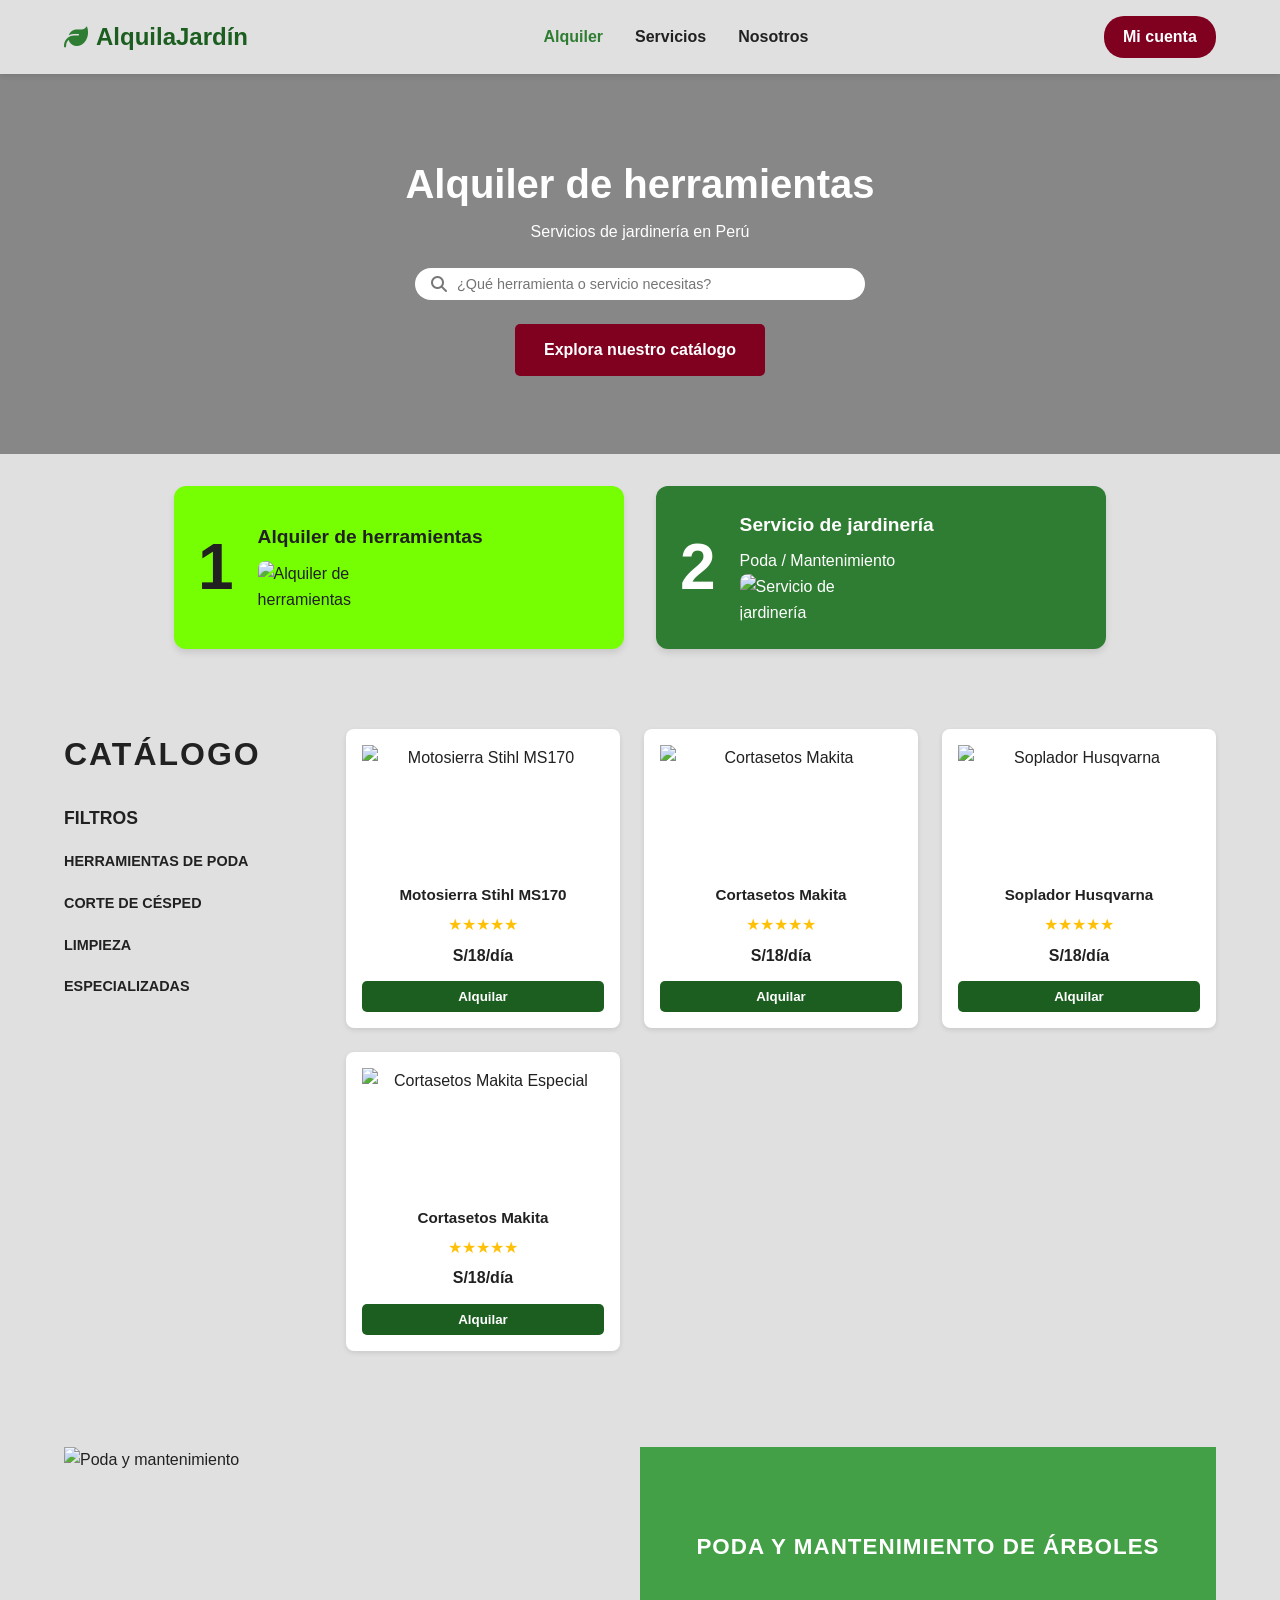
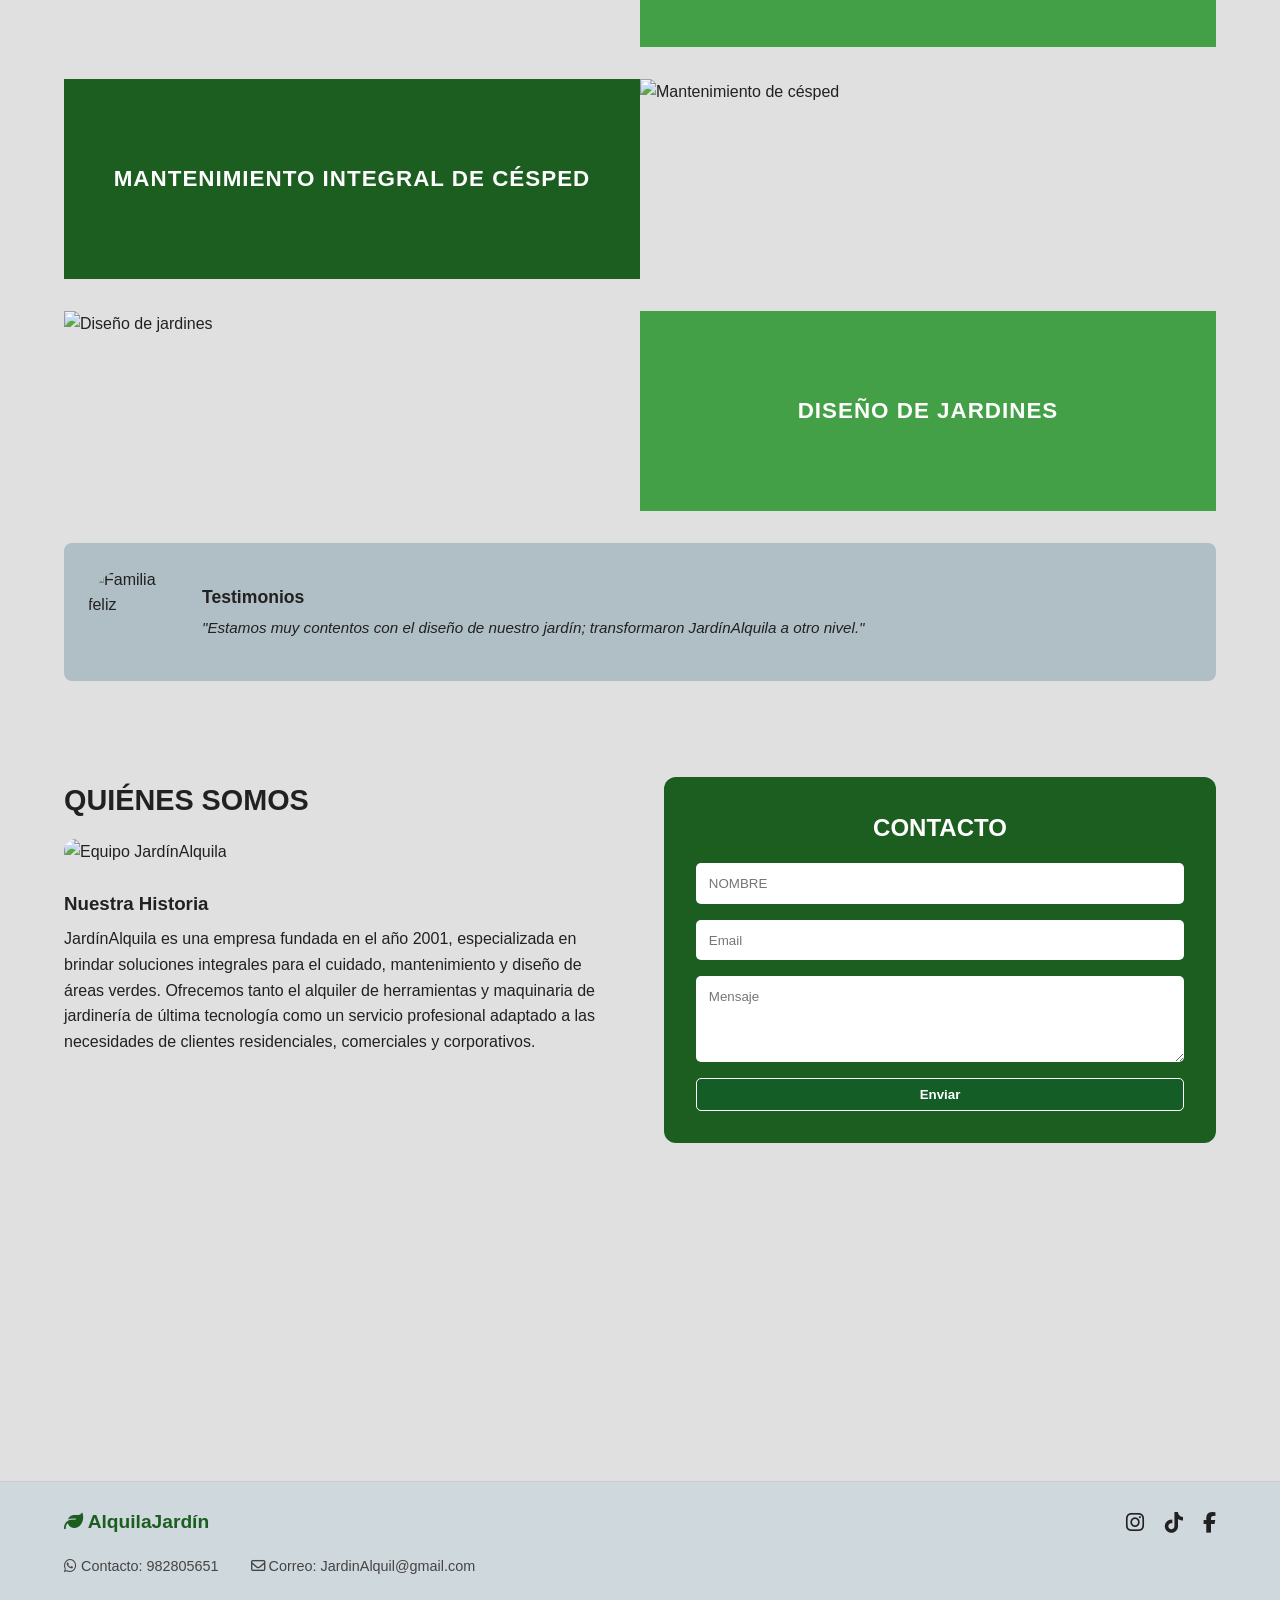
==== index.html @ 457f60ef "Add files via upload" ====
<!DOCTYPE html>
<html lang="es">
<head>
    <meta charset="UTF-8">
    <meta name="viewport" content="width=device-width, initial-scale=1.0">
    <meta name="google-site-verification" content="RamvbXYJVEdeb" />
    <title>AlquilaJardín - Alquiler de Herramientas y Servicios de Jardinería</title>
    <link rel="stylesheet" href="styles.css">
    <!-- FontAwesome para íconos sociales y de búsqueda -->
    <link rel="stylesheet" href="https://cdnjs.cloudflare.com/ajax/libs/font-awesome/6.4.0/css/all.min.css">
</head>
<body>
  <!-- BARRA DE NAVEGACIÓN PRINCIPAL -->
  <header class="main-header">
    <div class="logo">
      <i class="fa-solid fa-leaf"></i>
      <span>AlquilaJardín</span>
    </div>
    <nav class="main-nav">
      <ul>
        <li><a href="#inicio" class="nav-link active">Alquiler</a></li>
        <li><a href="#servicios" class="nav-link">Servicios</a></li>
        <li><a href="#nosotros" class="nav-link">Nosotros</a></li>
      </ul>
    </nav>
    <a href="#cuenta" class="btn-account">Mi cuenta</a>
  </header>

  <main>
    <!-- SECCIÓN 1: HERO / INICIO -->
    <section id="inicio" class="hero-section">
      <div class="hero-overlay">
        <h1>Alquiler de herramientas</h1>
        <p>Servicios de jardinería en Perú</p>
        
        <div class="search-box">
          <i class="fa-solid fa-magnifying-glass"></i>
          <input type="text" placeholder="¿Qué herramienta o servicio necesitas?">
        </div>

        <a href="#catalogo" class="btn-primary">Explora nuestro catálogo</a>
      </div>
    </section>

    <!-- SECCIÓN DE PASOS / CARACTERÍSTICAS -->
    <section class="features-section">
      <div class="feature-card light-green">
        <span class="step-number">1</span>
        <div class="feature-info">
          <h3>Alquiler de herramientas</h3>
          <img src="https://picsum.photos/id/1071/150/100" alt="Alquiler de herramientas">
        </div>
      </div>

      <div class="feature-card dark-green">
        <span class="step-number">2</span>
        <div class="feature-info">
          <h3>Servicio de jardinería</h3>
          <p>Poda / Mantenimiento</p>
          <img src="https://picsum.photos/id/292/150/100" alt="Servicio de jardinería">
        </div>
      </div>
    </section>

    <!-- SECCIÓN 2: CATÁLOGO DE PRODUCTOS -->
    <section id="catalogo" class="catalog-section">
      <aside class="filters-sidebar">
        <h2>CATÁLOGO</h2>
        <h3>FILTROS</h3>
        <ul>
          <li><a href="#">HERRAMIENTAS DE PODA</a></li>
          <li><a href="#">CORTE DE CÉSPED</a></li>
          <li><a href="#">LIMPIEZA</a></li>
          <li><a href="#">ESPECIALIZADAS</a></li>
        </ul>
      </aside>

      <div class="products-grid">
        <!-- Producto 1 -->
        <article class="product-card">
          <img src="https://picsum.photos/id/1062/250/150" alt="Motosierra Stihl MS170">
          <h4>Motosierra Stihl MS170</h4>
          <div class="rating">★★★★★</div>
          <p class="price">S/18/día</p>
          <button class="btn-action">Alquilar</button>
        </article>

        <!-- Producto 2 -->
        <article class="product-card">
          <img src="https://picsum.photos/id/1070/250/150" alt="Cortasetos Makita">
          <h4>Cortasetos Makita</h4>
          <div class="rating">★★★★★</div>
          <p class="price">S/18/día</p>
          <button class="btn-action">Alquilar</button>
        </article>

        <!-- Producto 3 -->
        <article class="product-card">
          <img src="https://picsum.photos/id/1072/250/150" alt="Soplador Husqvarna">
          <h4>Soplador Husqvarna</h4>
          <div class="rating">★★★★★</div>
          <p class="price">S/18/día</p>
          <button class="btn-action">Alquilar</button>
        </article>

        <!-- Producto 4 -->
        <article class="product-card">
          <img src="https://picsum.photos/id/1073/250/150" alt="Cortasetos Makita Especial">
          <h4>Cortasetos Makita</h4>
          <div class="rating">★★★★★</div>
          <p class="price">S/18/día</p>
          <button class="btn-action">Alquilar</button>
        </article>
      </div>
    </section>

    <!-- SECCIÓN 3: SERVICIOS Y TESTIMONIOS -->
    <section id="servicios" class="services-section">
      <div class="service-row">
        <img src="https://picsum.photos/id/191/400/200" alt="Poda y mantenimiento">
        <div class="service-banner dark">
          <h2>PODA Y MANTENIMIENTO DE ÁRBOLES</h2>
        </div>
      </div>

      <div class="service-row flex-reverse">
        <img src="https://picsum.photos/id/152/400/200" alt="Mantenimiento de césped">
        <div class="service-banner highlight">
          <h2>MANTENIMIENTO INTEGRAL DE CÉSPED</h2>
        </div>
      </div>

      <div class="service-row">
        <img src="https://picsum.photos/id/110/400/200" alt="Diseño de jardines">
        <div class="service-banner dark">
          <h2>DISEÑO DE JARDINES</h2>
        </div>
      </div>

      <!-- Testimonios -->
      <div class="testimonials-block">
        <img src="https://picsum.photos/id/64/150/150" alt="Familia feliz" class="testimonial-avatar">
        <div class="testimonial-content">
          <h3>Testimonios</h3>
          <blockquote>"Estamos muy contentos con el diseño de nuestro jardín; transformaron JardínAlquila a otro nivel."</blockquote>
        </div>
      </div>
    </section>

    <!-- SECCIÓN 4: QUIÉNES SOMOS & CONTACTO -->
    <section id="nosotros" class="about-contact-section">
      <div class="about-column">
        <h2>QUIÉNES SOMOS</h2>
        <img src="https://picsum.photos/id/1005/500/250" alt="Equipo JardínAlquila" class="team-img">
        
        <h3>Nuestra Historia</h3>
        <p>JardínAlquila es una empresa fundada en el año 2001, especializada en brindar soluciones integrales para el cuidado, mantenimiento y diseño de áreas verdes. Ofrecemos tanto el alquiler de herramientas y maquinaria de jardinería de última tecnología como un servicio profesional adaptado a las necesidades de clientes residenciales, comerciales y corporativos.</p>
      </div>

      <div class="contact-map-column">
        <!-- Formulario -->
        <div class="contact-box">
          <h2>CONTACTO</h2>
          <form id="contactForm">
            <input type="text" placeholder="NOMBRE" required>
            <input type="email" placeholder="Email" required>
            <textarea placeholder="Mensaje" rows="4" required></textarea>
            <button type="submit" class="btn-action">Enviar</button>
          </form>
        </div>

        <!-- Mapa -->
        <div class="map-container">
          <iframe 
            src="https://www.google.com/maps/embed?pb=!1m18!1m12!1m3!1d249673.7153724227!2d-77.127863!3d-12.026268!2m3!1f0!2f0!3f0!3m2!1i1024!2i768!4f13.1!3m3!1m2!1s0x9105c5f619ee3ec7%3A0x1420609be3542289!2sLima!5e0!3m2!1ses!2spe!4v1620000000000!5m2!1ses!2spe" 
            width="100%" 
            height="250" 
            style="border:0;" 
            allowfullscreen="" 
            loading="lazy">
          </iframe>
        </div>
      </div>
    </section>
  </main>

  <!-- PIE DE PÁGINA (FOOTER) -->
  <footer class="main-footer">
    <div class="footer-top">
      <div class="footer-logo">
        <i class="fa-solid fa-leaf"></i>
        <span>AlquilaJardín</span>
      </div>
      <div class="social-icons">
        <a href="#"><i class="fa-brands fa-instagram"></i></a>
        <a href="#"><i class="fa-brands fa-tiktok"></i></a>
        <a href="#"><i class="fa-brands fa-facebook-f"></i></a>
      </div>
    </div>
    
    <div class="footer-bottom">
      <p><i class="fa-brands fa-whatsapp"></i> Contacto: 982805651</p>
      <p><i class="fa-regular fa-envelope"></i> Correo: JardinAlquil@gmail.com</p>
    </div>
  </footer>

  <script src="script.js"></script>
</body>
</html>
---- styles.css ----
/* ==========================================================================
   RESET Y VARIABLES GLOBALES
   ========================================================================== */
* {
  margin: 0;
  padding: 0;
  box-sizing: border-box;
  font-family: 'Segoe UI', Tahoma, Geneva, Verdana, sans-serif;
}

:root {
  --primary-green: #2e7d32;
  --dark-green: #1b5e20;
  --light-green: #81c784;
  --lime-green: #76ff03;
  --wine-red: #800020;
  --bg-light: #e0e0e0;
  --bg-card: #eceff1;
  --text-dark: #212121;
  --text-white: #ffffff;
}

body {
  background-color: var(--bg-light);
  color: var(--text-dark);
  line-height: 1.6;
}

/* ==========================================================================
   HEADER & NAVEGACIÓN
   ========================================================================== */
.main-header {
  background-color: var(--bg-light);
  display: flex;
  justify-content: space-between;
  align-items: center;
  padding: 1rem 5%;
  position: sticky;
  top: 0;
  z-index: 1000;
  box-shadow: 0 2px 5px rgba(0,0,0,0.1);
}

.logo {
  display: flex;
  align-items: center;
  gap: 8px;
  font-size: 1.5rem;
  font-weight: bold;
  color: var(--dark-green);
}

.logo i {
  color: var(--primary-green);
}

.main-nav ul {
  display: flex;
  list-style: none;
  gap: 2rem;
}

.main-nav a {
  text-decoration: none;
  color: var(--text-dark);
  font-weight: 600;
  transition: color 0.3s;
}

.main-nav a:hover,
.main-nav a.active {
  color: var(--primary-green);
}

.btn-account {
  background-color: var(--wine-red);
  color: var(--text-white);
  padding: 0.5rem 1.2rem;
  border-radius: 20px;
  text-decoration: none;
  font-weight: bold;
  transition: background 0.3s;
}

.btn-account:hover {
  background-color: #580016;
}

/* ==========================================================================
   SECCIÓN HERO / INICIO
   ========================================================================== */
.hero-section {
  background: url('https://picsum.photos/id/1074/1200/500') no-repeat center center/cover;
  height: 380px;
  position: relative;
  display: flex;
  align-items: center;
  justify-content: center;
}

.hero-overlay {
  background: rgba(0, 0, 0, 0.4);
  width: 100%;
  height: 100%;
  display: flex;
  flex-direction: column;
  align-items: center;
  justify-content: center;
  color: var(--text-white);
  text-align: center;
  padding: 1rem;
}

.hero-overlay h1 {
  font-size: 2.5rem;
  margin-bottom: 0.2rem;
}

.search-box {
  background: white;
  display: flex;
  align-items: center;
  padding: 0.5rem 1rem;
  border-radius: 25px;
  margin: 1.5rem 0;
  width: 90%;
  max-width: 450px;
}

.search-box i {
  color: #777;
  margin-right: 10px;
}

.search-box input {
  border: none;
  outline: none;
  width: 100%;
  font-size: 0.9rem;
}

.btn-primary {
  background-color: var(--wine-red);
  color: white;
  padding: 0.8rem 1.8rem;
  text-decoration: none;
  border-radius: 5px;
  font-weight: bold;
  transition: background 0.3s;
}

.btn-primary:hover {
  background-color: #580016;
}

/* ==========================================================================
   CARACTERÍSTICAS / PASOS
   ========================================================================== */
.features-section {
  display: flex;
  gap: 2rem;
  padding: 2rem 5%;
  justify-content: center;
  flex-wrap: wrap;
}

.feature-card {
  display: flex;
  align-items: center;
  padding: 1.5rem;
  border-radius: 12px;
  flex: 1;
  min-width: 280px;
  max-width: 450px;
  color: var(--text-dark);
  box-shadow: 0 4px 6px rgba(0,0,0,0.1);
}

.feature-card.light-green {
  background-color: #76ff03;
}

.feature-card.dark-green {
  background-color: var(--primary-green);
  color: white;
}

.step-number {
  font-size: 4rem;
  font-weight: bold;
  margin-right: 1.5rem;
  line-height: 1;
}

.feature-info h3 {
  font-size: 1.2rem;
  margin-bottom: 0.5rem;
}

.feature-info img {
  border-radius: 8px;
  max-width: 120px;
}

/* ==========================================================================
   CATÁLOGOS Y FILTROS
   ========================================================================== */
.catalog-section {
  display: grid;
  grid-template-columns: 250px 1fr;
  gap: 2rem;
  padding: 3rem 5%;
}

.filters-sidebar h2 {
  font-size: 2rem;
  margin-bottom: 1.5rem;
  letter-spacing: 2px;
}

.filters-sidebar h3 {
  font-size: 1.1rem;
  margin-bottom: 1rem;
}

.filters-sidebar ul {
  list-style: none;
}

.filters-sidebar li {
  margin-bottom: 1rem;
}

.filters-sidebar a {
  text-decoration: none;
  color: var(--text-dark);
  font-weight: bold;
  font-size: 0.9rem;
  transition: color 0.3s;
}

.filters-sidebar a:hover {
  color: var(--primary-green);
}

.products-grid {
  display: grid;
  grid-template-columns: repeat(auto-fill, minmax(200px, 1fr));
  gap: 1.5rem;
}

.product-card {
  background: white;
  padding: 1rem;
  border-radius: 8px;
  text-align: center;
  box-shadow: 0 2px 5px rgba(0,0,0,0.1);
  display: flex;
  flex-direction: column;
  justify-content: space-between;
}

.product-card img {
  width: 100%;
  height: 130px;
  object-fit: contain;
  margin-bottom: 0.5rem;
}

.product-card h4 {
  font-size: 0.95rem;
  margin-bottom: 0.3rem;
}

.rating {
  color: #ffc107;
  margin-bottom: 0.3rem;
}

.price {
  font-weight: bold;
  margin-bottom: 0.8rem;
}

.btn-action {
  background-color: var(--dark-green);
  color: white;
  border: none;
  padding: 0.5rem 1rem;
  border-radius: 5px;
  cursor: pointer;
  font-weight: bold;
  transition: background 0.3s;
  width: 100%;
}

.btn-action:hover {
  background-color: var(--primary-green);
}

/* ==========================================================================
   SERVICIOS Y TESTIMONIOS
   ========================================================================== */
.services-section {
  padding: 3rem 5%;
}

.service-row {
  display: flex;
  margin-bottom: 2rem;
  align-items: center;
}

.service-row.flex-reverse {
  flex-direction: row-reverse;
}

.service-row img {
  width: 50%;
  height: 200px;
  object-fit: cover;
}

.service-banner {
  width: 50%;
  height: 200px;
  display: flex;
  align-items: center;
  justify-content: center;
  padding: 2rem;
  color: white;
  text-align: center;
}

.service-banner.dark {
  background-color: #43a047;
}

.service-banner.highlight {
  background-color: var(--dark-green);
}

.service-banner h2 {
  font-size: 1.4rem;
  letter-spacing: 1px;
}

.testimonials-block {
  background-color: #b0bec5;
  display: flex;
  align-items: center;
  padding: 1.5rem;
  border-radius: 8px;
  gap: 1.5rem;
  margin-top: 2rem;
}

.testimonial-avatar {
  width: 90px;
  height: 90px;
  border-radius: 50%;
  object-fit: cover;
}

.testimonial-content h3 {
  font-size: 1.1rem;
  margin-bottom: 0.3rem;
}

.testimonial-content blockquote {
  font-style: italic;
  font-size: 0.95rem;
}

/* ==========================================================================
   NOSOTROS & CONTACTO
   ========================================================================== */
.about-contact-section {
  display: grid;
  grid-template-columns: 1fr 1fr;
  gap: 3rem;
  padding: 3rem 5%;
}

.about-column h2 {
  font-size: 1.8rem;
  margin-bottom: 1rem;
}

.team-img {
  width: 100%;
  border-radius: 12px;
  margin-bottom: 1.5rem;
}

.about-column h3 {
  margin-bottom: 0.5rem;
}

.contact-box {
  background-color: var(--dark-green);
  color: white;
  padding: 2rem;
  border-radius: 12px;
  margin-bottom: 2rem;
}

.contact-box h2 {
  margin-bottom: 1rem;
  text-align: center;
}

.contact-box form {
  display: flex;
  flex-direction: column;
  gap: 1rem;
}

.contact-box input,
.contact-box textarea {
  padding: 0.8rem;
  border: none;
  border-radius: 5px;
  outline: none;
}

.contact-box .btn-action {
  background-color: #155d27;
  border: 1px solid white;
}

.contact-box .btn-action:hover {
  background-color: white;
  color: var(--dark-green);
}

.map-container iframe {
  border-radius: 12px;
}

/* ==========================================================================
   FOOTER
   ========================================================================== */
.main-footer {
  background-color: #cfd8dc;
  padding: 1.5rem 5%;
  border-top: 1px solid #ccc;
}

.footer-top {
  display: flex;
  justify-content: space-between;
  align-items: center;
  margin-bottom: 1rem;
}

.footer-logo {
  font-weight: bold;
  font-size: 1.2rem;
  color: var(--dark-green);
}

.social-icons a {
  color: var(--text-dark);
  font-size: 1.3rem;
  margin-left: 1rem;
  transition: color 0.3s;
}

.social-icons a:hover {
  color: var(--primary-green);
}

.footer-bottom {
  display: flex;
  gap: 2rem;
  font-size: 0.9rem;
  color: #444;
}

/* ==========================================================================
   DISEÑO RESPONSIVO (MEDIA QUERIES)
   ========================================================================== */
@media (max-width: 900px) {
  .catalog-section {
    grid-template-columns: 1fr;
  }
  
  .about-contact-section {
    grid-template-columns: 1fr;
  }
}

@media (max-width: 650px) {
  .main-header {
    flex-direction: column;
    gap: 1rem;
  }
  
  .service-row, .service-row.flex-reverse {
    flex-direction: column;
  }

  .service-row img, .service-banner {
    width: 100%;
  }

  .footer-top, .footer-bottom {
    flex-direction: column;
    align-items: flex-start;
    gap: 1rem;
  }
}
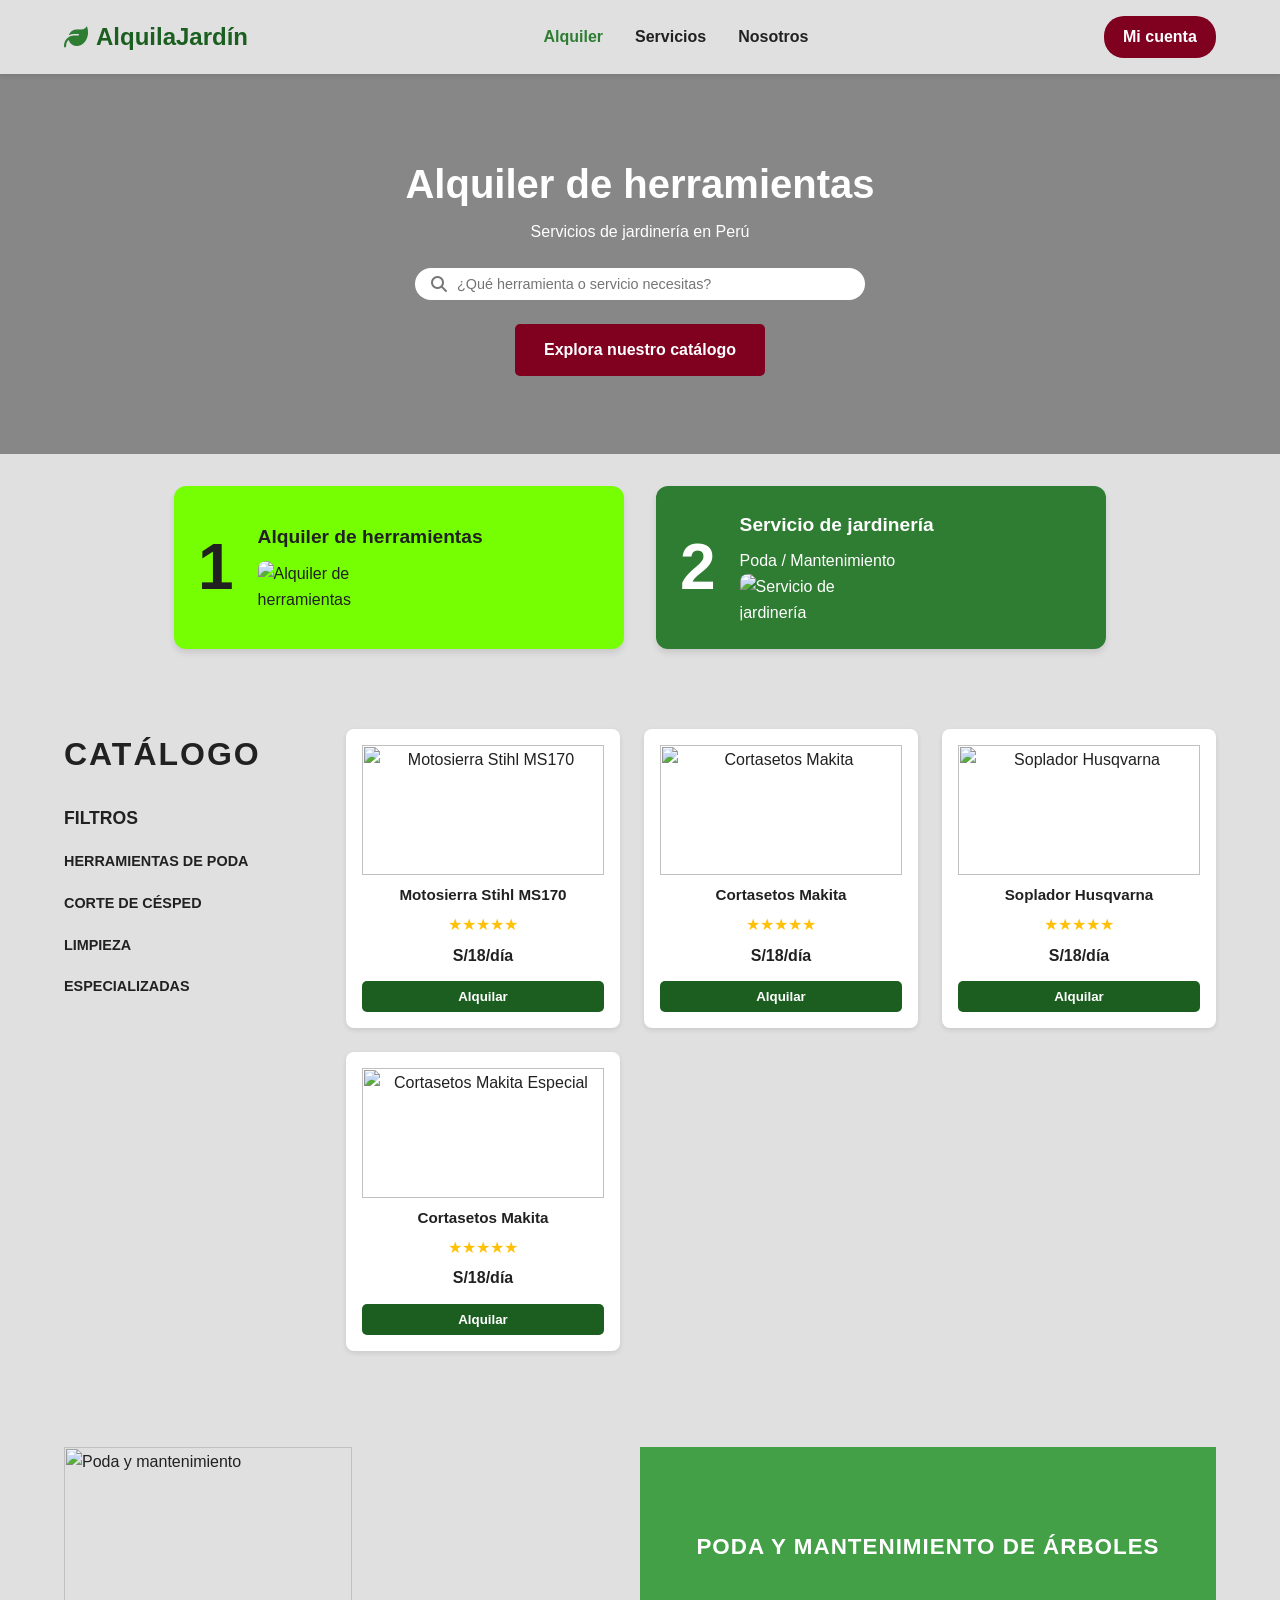
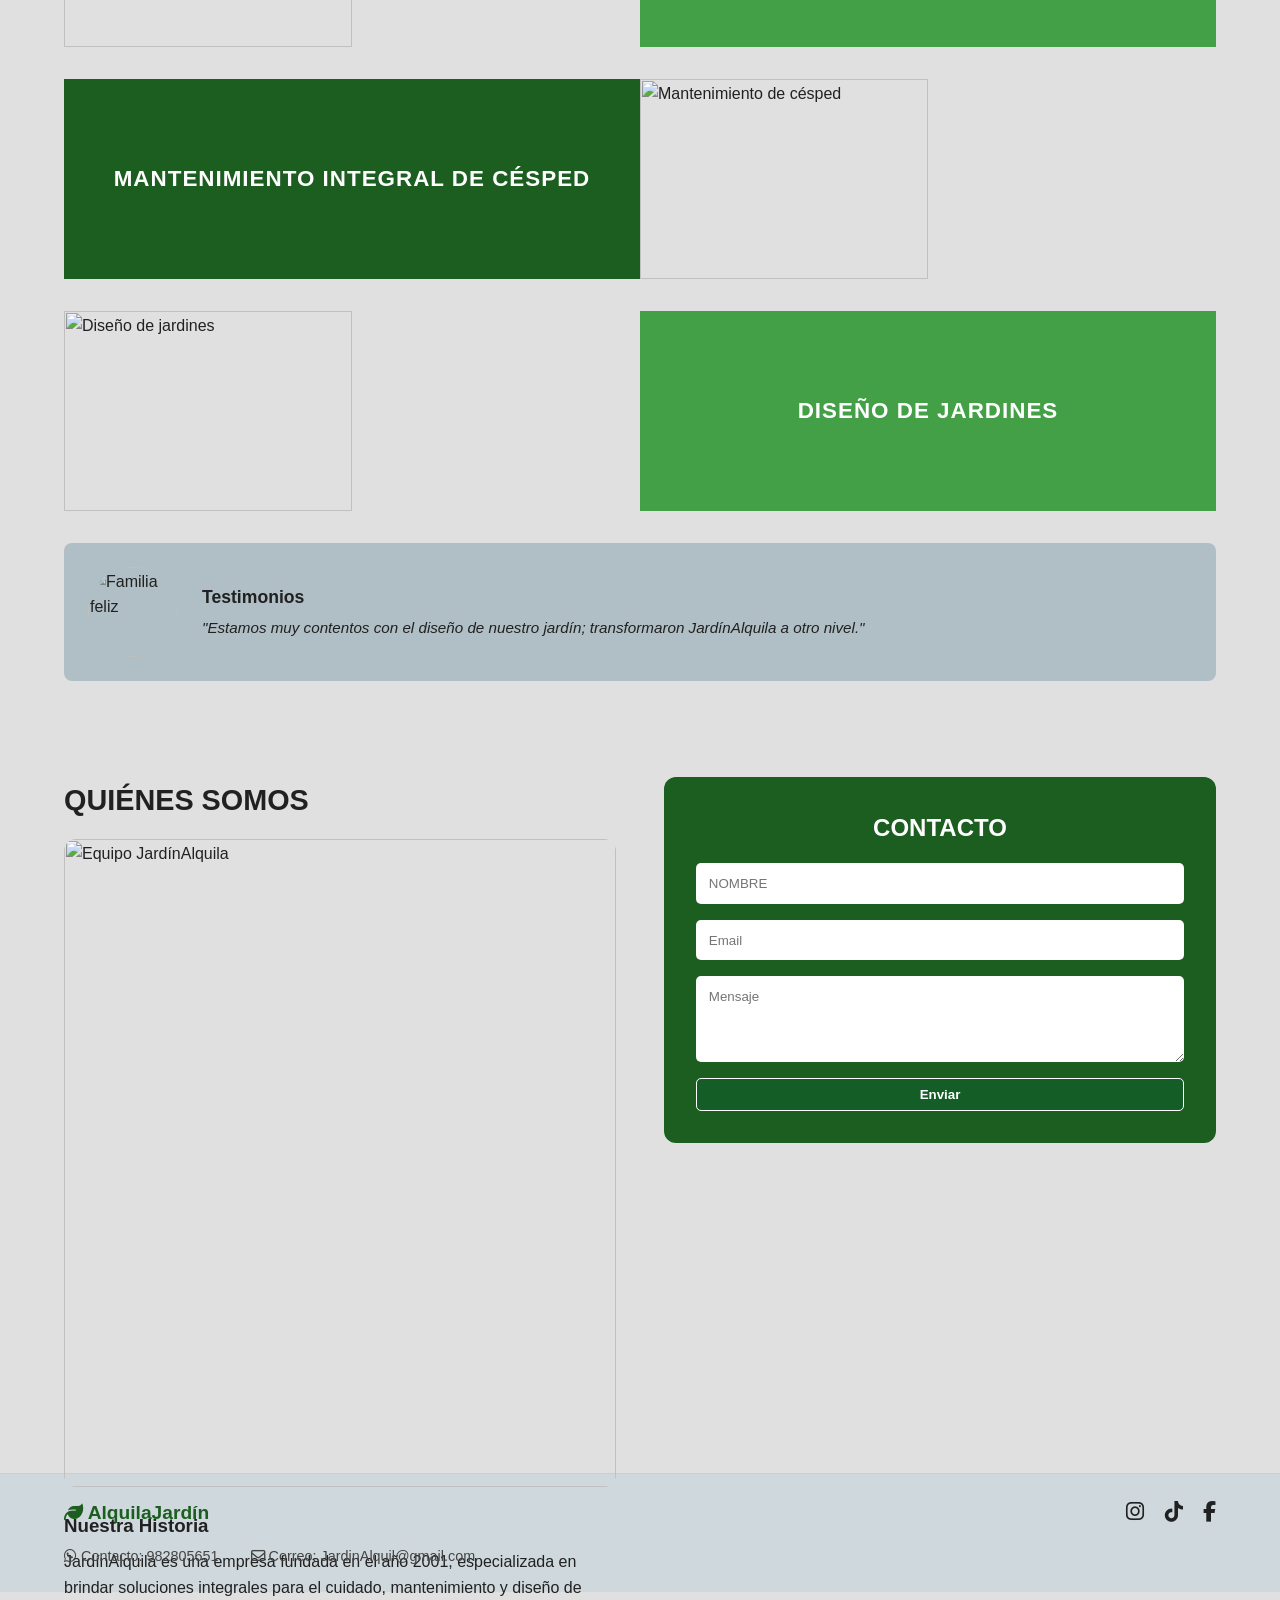
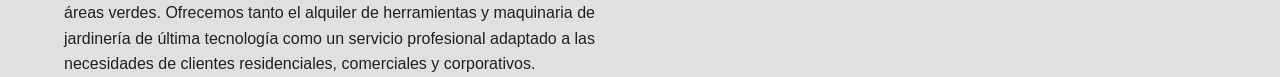
==== commit feced0f4: "Add files via upload" ====
--- a/index.html
+++ b/index.html
@@ -1,4 +1,4 @@
-
+<meta name="google-site-verification" content="RamvbXYJVEdeb" />
 <!DOCTYPE html>
 <html lang="es">
 <head>
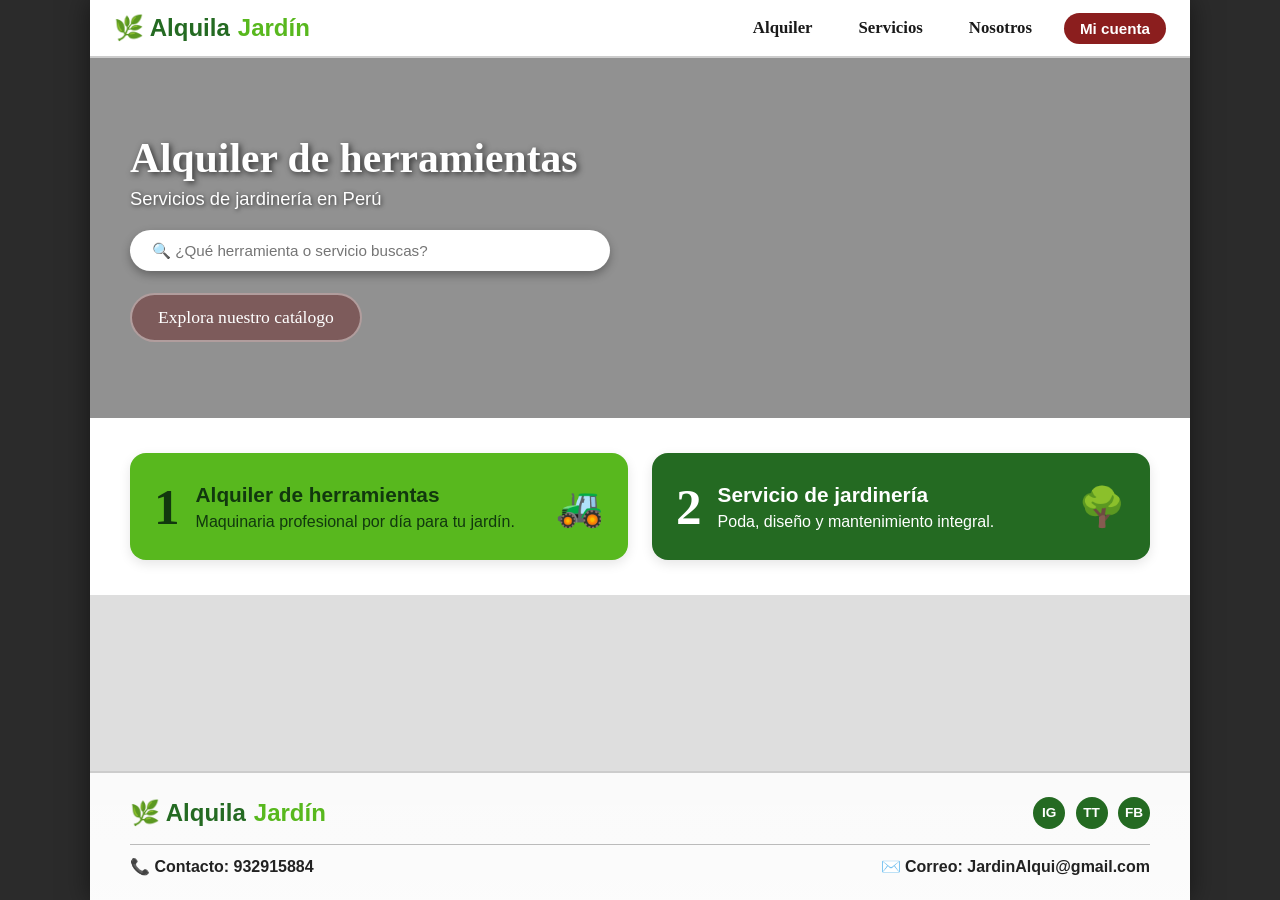
==== commit e478bbe0: "Update index.html" ====
--- a/index.html
+++ b/index.html
@@ -1,210 +1,1206 @@
-<meta name="google-site-verification" content="RamvbXYJVEdeb" />
-<!DOCTYPE html>
+ <!DOCTYPE html>
 <html lang="es">
 <head>
-    <meta charset="UTF-8">
-    <meta name="viewport" content="width=device-width, initial-scale=1.0">
-    <meta name="google-site-verification" content="RamvbXYJVEdeb" />
-    <title>AlquilaJardín - Alquiler de Herramientas y Servicios de Jardinería</title>
-    <link rel="stylesheet" href="styles.css">
-    <!-- FontAwesome para íconos sociales y de búsqueda -->
-    <link rel="stylesheet" href="https://cdnjs.cloudflare.com/ajax/libs/font-awesome/6.4.0/css/all.min.css">
+  <meta charset="UTF-8" />
+  <meta name="viewport" content="width=device-width, initial-scale=1.0" /> 
+<meta name="google-site-verification" content="RamvbXYJVEdeb" />
+  <title>AlquilaJardín - Alquiler de Herramientas y Servicios de Jardinería</title>
+  <style>
+    :root {
+      --verde-oscuro: #246a22;
+      --verde-medio: #348a2b;
+      --verde-claro: #58b81e;
+      --verde-salvia: #5c7d51;
+      --gris-fondo: #dedede;
+      --gris-header: #a89f9f;
+      --gris-tarjeta: #a49898;
+      --rojo-cuenta: #8b1e1e;
+      --marron-pill: #7d5b5b;
+      --blanco: #ffffff;
+      --negro: #1a1a1a;
+    }
+
+    * {
+      box-sizing: border-box;
+      margin: 0;
+      padding: 0;
+    }
+
+    body {
+      font-family: 'Segoe UI', Tahoma, Geneva, Verdana, sans-serif;
+      background-color: #2b2b2b;
+      color: var(--negro);
+      display: flex;
+      justify-content: center;
+      min-height: 100vh;
+    }
+
+    .app-container {
+      width: 100%;
+      max-width: 1100px;
+      background-color: var(--gris-fondo);
+      min-height: 100vh;
+      box-shadow: 0 0 25px rgba(0, 0, 0, 0.5);
+      display: flex;
+      flex-direction: column;
+      position: relative;
+    }
+
+    /* NAVEGACIÓN SUPERIOR */
+    header {
+      background-color: var(--blanco);
+      padding: 12px 24px;
+      display: flex;
+      align-items: center;
+      justify-content: space-between;
+      border-bottom: 2px solid #ccc;
+      position: sticky;
+      top: 0;
+      z-index: 100;
+      flex-wrap: wrap;
+      gap: 10px;
+    }
+
+    header.header-gris {
+      background-color: var(--gris-header);
+    }
+
+    .logo {
+      display: flex;
+      align-items: center;
+      gap: 8px;
+      font-size: 1.5rem;
+      font-weight: 800;
+      color: var(--verde-oscuro);
+      cursor: pointer;
+      text-decoration: none;
+    }
+
+    .logo span {
+      color: var(--verde-claro);
+    }
+
+    nav {
+      display: flex;
+      align-items: center;
+      gap: 18px;
+      flex-wrap: wrap;
+    }
+
+    nav button.nav-link {
+      background: transparent;
+      border: none;
+      font-family: Georgia, serif;
+      font-size: 1.05rem;
+      font-weight: bold;
+      color: var(--negro);
+      cursor: pointer;
+      padding: 6px 14px;
+      border-radius: 20px;
+      transition: all 0.2s;
+    }
+
+    nav button.nav-link:hover {
+      background-color: rgba(0, 0, 0, 0.08);
+    }
+
+    nav button.nav-link.active {
+      background-color: var(--marron-pill);
+      color: var(--blanco);
+    }
+
+    .btn-mi-cuenta {
+      background-color: var(--rojo-cuenta);
+      color: var(--blanco);
+      border: none;
+      padding: 7px 16px;
+      border-radius: 20px;
+      font-weight: bold;
+      cursor: pointer;
+      font-size: 0.95rem;
+      transition: transform 0.15s, background 0.2s;
+    }
+
+    .btn-mi-cuenta:hover {
+      background-color: #a82424;
+      transform: scale(1.03);
+    }
+
+    /* GESTIÓN DE PANTALLAS */
+    .screen {
+      display: none;
+      flex: 1;
+      flex-direction: column;
+      animation: fadeIn 0.25s ease-in-out;
+    }
+
+    .screen.active {
+      display: flex;
+    }
+
+    @keyframes fadeIn {
+      from { opacity: 0; transform: translateY(4px); }
+      to { opacity: 1; transform: translateY(0); }
+    }
+
+    /* PANTALLA 1: INICIO */
+    .hero {
+      background: linear-gradient(rgba(0, 0, 0, 0.35), rgba(0, 0, 0, 0.35)),
+        url('https://images.unsplash.com/photo-1558904541-efa843a96f01?auto=format&fit=crop&w=1200&q=80') center/cover no-repeat;
+      padding: 60px 40px;
+      color: var(--blanco);
+      display: flex;
+      flex-direction: column;
+      justify-content: center;
+      min-height: 360px;
+    }
+
+    .hero h1 {
+      font-family: Georgia, serif;
+      font-size: 2.6rem;
+      text-shadow: 2px 2px 6px rgba(0,0,0,0.7);
+      margin-bottom: 6px;
+    }
+
+    .hero p {
+      font-size: 1.15rem;
+      margin-bottom: 20px;
+      text-shadow: 1px 1px 4px rgba(0,0,0,0.7);
+    }
+
+    .search-bar {
+      display: flex;
+      max-width: 480px;
+      background: var(--blanco);
+      border-radius: 25px;
+      padding: 6px 16px;
+      margin-bottom: 22px;
+      box-shadow: 0 4px 10px rgba(0,0,0,0.3);
+    }
+
+    .search-bar input {
+      border: none;
+      outline: none;
+      width: 100%;
+      font-size: 0.95rem;
+      padding: 6px;
+    }
+
+    .btn-hero {
+      align-self: flex-start;
+      background-color: var(--marron-pill);
+      color: var(--blanco);
+      border: 2px solid rgba(255,255,255,0.4);
+      padding: 12px 26px;
+      border-radius: 25px;
+      font-family: Georgia, serif;
+      font-size: 1.1rem;
+      cursor: pointer;
+      transition: background 0.2s, transform 0.15s;
+    }
+
+    .btn-hero:hover {
+      background-color: #634646;
+      transform: scale(1.03);
+    }
+
+    .pasos-grid {
+      display: grid;
+      grid-template-columns: repeat(auto-fit, minmax(280px, 1fr));
+      gap: 24px;
+      padding: 35px 40px;
+      background-color: var(--blanco);
+    }
+
+    .paso-card {
+      border-radius: 16px;
+      padding: 24px;
+      display: flex;
+      align-items: center;
+      justify-content: space-between;
+      color: var(--blanco);
+      cursor: pointer;
+      transition: transform 0.2s;
+      box-shadow: 0 4px 12px rgba(0,0,0,0.1);
+    }
+
+    .paso-card:hover {
+      transform: translateY(-4px);
+    }
+
+    .paso-1 {
+      background-color: var(--verde-claro);
+      color: #11380e;
+    }
+
+    .paso-2 {
+      background-color: var(--verde-oscuro);
+    }
+
+    .paso-num {
+      font-size: 3.2rem;
+      font-weight: 900;
+      font-family: Georgia, serif;
+      margin-right: 16px;
+    }
+
+    .paso-info h3 {
+      font-size: 1.3rem;
+      margin-bottom: 6px;
+    }
+
+    .footer-inicio {
+      margin-top: auto;
+      background: linear-gradient(rgba(255,255,255,0.85), rgba(255,255,255,0.9)),
+        url('https://images.unsplash.com/photo-1592419044706-39796d40f98c?auto=format&fit=crop&w=1200&q=80') center/cover;
+      padding: 24px 40px;
+      border-top: 2px solid #ccc;
+    }
+
+    .footer-top {
+      display: flex;
+      justify-content: space-between;
+      align-items: center;
+      padding-bottom: 15px;
+      border-bottom: 1px solid #bbb;
+      flex-wrap: wrap;
+      gap: 12px;
+    }
+
+    .socials span {
+      display: inline-block;
+      background: var(--verde-oscuro);
+      color: white;
+      width: 32px;
+      height: 32px;
+      line-height: 32px;
+      text-align: center;
+      border-radius: 50%;
+      margin-left: 6px;
+      font-weight: bold;
+      font-size: 0.85rem;
+    }
+
+    .footer-bottom {
+      display: flex;
+      justify-content: space-between;
+      padding-top: 12px;
+      font-weight: 600;
+      color: #222;
+      flex-wrap: wrap;
+      gap: 10px;
+    }
+
+    /* PANTALLA 2: CATÁLOGO */
+    .catalogo-container {
+      padding: 35px 40px;
+      flex: 1;
+    }
+
+    .titulo-seccion {
+      font-family: Georgia, serif;
+      font-size: 2.3rem;
+      font-weight: bold;
+      margin-bottom: 24px;
+      letter-spacing: 1px;
+    }
+
+    .catalogo-layout {
+      display: grid;
+      grid-template-columns: 260px 1fr;
+      gap: 30px;
+    }
+
+    @media (max-width: 768px) {
+      .catalogo-layout {
+        grid-template-columns: 1fr;
+      }
+    }
+
+    .filtros-box {
+      font-family: Georgia, serif;
+    }
+
+    .filtros-box h3 {
+      font-size: 1.25rem;
+      margin-bottom: 14px;
+      text-transform: uppercase;
+    }
+
+    .filtro-btn {
+      display: block;
+      width: 100%;
+      text-align: left;
+      background: transparent;
+      border: none;
+      font-family: Georgia, serif;
+      font-size: 1.05rem;
+      font-weight: bold;
+      padding: 10px 12px;
+      margin-bottom: 6px;
+      cursor: pointer;
+      border-radius: 8px;
+      transition: background 0.2s;
+    }
+
+    .filtro-btn:hover, .filtro-btn.activo {
+      background-color: var(--verde-oscuro);
+      color: var(--blanco);
+    }
+
+    .productos-grid {
+      display: grid;
+      grid-template-columns: repeat(auto-fill, minmax(210px, 1fr));
+      gap: 22px;
+    }
+
+    .producto-card {
+      background-color: var(--blanco);
+      border-radius: 10px;
+      padding: 16px;
+      text-align: center;
+      box-shadow: 0 3px 10px rgba(0,0,0,0.08);
+      display: flex;
+      flex-direction: column;
+      justify-content: space-between;
+    }
+
+    .producto-card img {
+      width: 100%;
+      height: 140px;
+      object-fit: contain;
+      margin-bottom: 12px;
+    }
+
+    .producto-card h4 {
+      font-size: 1rem;
+      margin-bottom: 4px;
+    }
+
+    .estrellas {
+      color: #e6a800;
+      font-size: 0.9rem;
+      margin-bottom: 6px;
+    }
+
+    .precio {
+      font-weight: 800;
+      font-size: 1.1rem;
+      margin-bottom: 12px;
+      color: #222;
+    }
+
+    .btn-alquilar {
+      background-color: var(--verde-medio);
+      color: var(--blanco);
+      border: none;
+      padding: 9px 16px;
+      border-radius: 6px;
+      font-weight: bold;
+      cursor: pointer;
+      width: 100%;
+      font-size: 0.95rem;
+      transition: background 0.2s;
+    }
+
+    .btn-alquilar:hover {
+      background-color: var(--verde-oscuro);
+    }
+
+    /* PANTALLA 3: SERVICIOS */
+    .servicio-fila {
+      display: grid;
+      grid-template-columns: 1fr 1fr;
+      min-height: 210px;
+    }
+
+    @media (max-width: 700px) {
+      .servicio-fila {
+        grid-template-columns: 1fr;
+      }
+    }
+
+    .servicio-img {
+      width: 100%;
+      height: 100%;
+      min-height: 200px;
+      object-fit: cover;
+    }
+
+    .servicio-texto {
+      display: flex;
+      flex-direction: column;
+      align-items: center;
+      justify-content: center;
+      padding: 30px;
+      text-align: center;
+      color: var(--blanco);
+      font-family: Georgia, serif;
+    }
+
+    .servicio-texto h3 {
+      font-size: 1.45rem;
+      margin-bottom: 12px;
+      letter-spacing: 0.5px;
+    }
+
+    .bg-salvia { background-color: var(--verde-salvia); }
+    .bg-verde-fuerte { background-color: var(--verde-medio); }
+    .bg-verde-oscuro { background-color: #35542b; }
+
+    .testimonios-box {
+      display: grid;
+      grid-template-columns: 280px 1fr;
+      background-color: #9e9494;
+      align-items: center;
+    }
+
+    @media (max-width: 700px) {
+      .testimonios-box {
+        grid-template-columns: 1fr;
+      }
+    }
+
+    .testimonios-box img {
+      width: 100%;
+      height: 180px;
+      object-fit: cover;
+    }
+
+    .testimonios-contenido {
+      padding: 24px 36px;
+      text-align: center;
+    }
+
+    .testimonios-contenido h3 {
+      font-family: Georgia, serif;
+      font-size: 1.5rem;
+      margin-bottom: 8px;
+    }
+
+    /* PANTALLA 4: NOSOTROS / QUIÉNES SOMOS */
+    .nosotros-grid {
+      display: grid;
+      grid-template-columns: 1.2fr 1fr;
+      gap: 30px;
+      padding: 35px 40px;
+    }
+
+    @media (max-width: 768px) {
+      .nosotros-grid {
+        grid-template-columns: 1fr;
+      }
+    }
+
+    .equipo-img {
+      width: 100%;
+      border-radius: 8px;
+      margin-bottom: 24px;
+      box-shadow: 0 4px 10px rgba(0,0,0,0.15);
+    }
+
+    .historia-box h3 {
+      font-family: Georgia, serif;
+      font-size: 1.6rem;
+      text-align: center;
+      margin-bottom: 12px;
+    }
+
+    .historia-box p {
+      line-height: 1.6;
+      text-align: justify;
+      font-size: 0.98rem;
+    }
+
+    .contacto-card {
+      background-color: var(--verde-medio);
+      padding: 26px;
+      border-radius: 6px;
+      color: var(--blanco);
+      margin-bottom: 24px;
+    }
+
+    .contacto-card h3 {
+      font-family: Georgia, serif;
+      font-size: 1.6rem;
+      text-align: center;
+      margin-bottom: 18px;
+    }
+
+    .contacto-card input,
+    .contacto-card textarea {
+      width: 100%;
+      padding: 12px 14px;
+      margin-bottom: 14px;
+      border: none;
+      border-radius: 12px;
+      font-size: 0.95rem;
+      font-family: inherit;
+    }
+
+    .mapa-box {
+      border-radius: 8px;
+      overflow: hidden;
+      border: 2px solid #bbb;
+      height: 220px;
+    }
+
+    .mapa-box iframe {
+      width: 100%;
+      height: 100%;
+      border: 0;
+    }
+
+    /* PANTALLA 5: COMPLETAR ALQUILER (MODAL / PANTALLA) */
+    .alquiler-wrapper {
+      background: linear-gradient(rgba(53, 84, 43, 0.78), rgba(53, 84, 43, 0.85)),
+        url('https://images.unsplash.com/photo-1558904541-efa843a96f01?auto=format&fit=crop&w=1200&q=80') center/cover;
+      flex: 1;
+      display: flex;
+      align-items: center;
+      justify-content: center;
+      padding: 40px 20px;
+    }
+
+    .alquiler-modal {
+      background-color: var(--gris-fondo);
+      width: 100%;
+      max-width: 640px;
+      padding: 32px;
+      border-radius: 8px;
+      box-shadow: 0 12px 30px rgba(0,0,0,0.45);
+    }
+
+    .alquiler-modal h2 {
+      text-align: center;
+      font-size: 1.7rem;
+      margin-bottom: 24px;
+      letter-spacing: 0.5px;
+    }
+
+    .alquiler-body {
+      display: grid;
+      grid-template-columns: 1.3fr 1fr;
+      gap: 24px;
+      align-items: center;
+      margin-bottom: 24px;
+    }
+
+    @media (max-width: 600px) {
+      .alquiler-body {
+        grid-template-columns: 1fr;
+      }
+    }
+
+    .form-grupo {
+      margin-bottom: 14px;
+    }
+
+    .form-grupo label {
+      display: block;
+      font-size: 1.05rem;
+      margin-bottom: 6px;
+      font-weight: 500;
+    }
+
+    .form-grupo input {
+      width: 100%;
+      padding: 11px 12px;
+      border: 1px solid #bfa89a;
+      background-color: #dec9bc;
+      border-radius: 4px;
+      font-size: 1rem;
+    }
+
+    .resumen-herramienta {
+      background-color: var(--blanco);
+      padding: 16px;
+      border-radius: 8px;
+      text-align: center;
+      box-shadow: 0 2px 8px rgba(0,0,0,0.1);
+    }
+
+    .resumen-herramienta img {
+      width: 100%;
+      height: 130px;
+      object-fit: contain;
+      margin-bottom: 10px;
+    }
+
+    .btn-confirmar {
+      width: 100%;
+      background-color: var(--verde-medio);
+      color: var(--blanco);
+      border: none;
+      padding: 14px;
+      font-size: 1.15rem;
+      font-weight: bold;
+      border-radius: 4px;
+      cursor: pointer;
+      transition: background 0.2s;
+    }
+
+    .btn-confirmar:hover {
+      background-color: var(--verde-oscuro);
+    }
+
+    /* PANTALLA 6: RESERVA EXITOSA */
+    .exito-wrapper {
+      flex: 1;
+      display: flex;
+      flex-direction: column;
+      align-items: center;
+      justify-content: center;
+      padding: 40px 20px;
+      text-align: center;
+    }
+
+    .exito-card {
+      background-color: var(--gris-tarjeta);
+      padding: 45px 40px;
+      max-width: 520px;
+      width: 100%;
+      border-radius: 6px;
+      margin-bottom: 32px;
+      box-shadow: 0 6px 18px rgba(0,0,0,0.12);
+    }
+
+    .check-circle {
+      width: 82px;
+      height: 82px;
+      border: 4px solid #35d449;
+      border-radius: 50%;
+      display: flex;
+      align-items: center;
+      justify-content: center;
+      margin: 0 auto 20px;
+      color: #35d449;
+      font-size: 2.8rem;
+      font-weight: bold;
+    }
+
+    .exito-card h2 {
+      font-size: 1.7rem;
+      margin-bottom: 12px;
+    }
+
+    .exito-card p {
+      font-size: 1.15rem;
+      color: #2b2b2b;
+      line-height: 1.5;
+    }
+
+    .btn-volver-inicio {
+      background-color: var(--verde-medio);
+      color: var(--blanco);
+      border: none;
+      padding: 15px 48px;
+      font-size: 1.15rem;
+      font-weight: bold;
+      border-radius: 4px;
+      cursor: pointer;
+      transition: background 0.2s;
+    }
+
+    .btn-volver-inicio:hover {
+      background-color: var(--verde-oscuro);
+    }
+
+    /* PANTALLA 7: MI CUENTA / INICIAR SESIÓN */
+    .login-wrapper {
+      flex: 1;
+      display: flex;
+      flex-direction: column;
+      align-items: center;
+      justify-content: center;
+      padding: 40px 20px;
+    }
+
+    .login-logo {
+      font-size: 2rem;
+      font-weight: 800;
+      color: var(--verde-oscuro);
+      margin-bottom: 10px;
+      cursor: pointer;
+    }
+
+    .login-logo span {
+      color: var(--verde-claro);
+    }
+
+    .login-sub {
+      font-family: Georgia, serif;
+      font-size: 1.5rem;
+      font-weight: bold;
+      margin-bottom: 20px;
+    }
+
+    .login-card {
+      background-color: var(--gris-tarjeta);
+      padding: 36px 34px;
+      width: 100%;
+      max-width: 460px;
+      border-radius: 4px;
+      box-shadow: 0 6px 20px rgba(0,0,0,0.15);
+    }
+
+    .login-card h2 {
+      font-family: Georgia, serif;
+      text-align: center;
+      font-size: 1.7rem;
+      margin-bottom: 24px;
+    }
+
+    .login-card label {
+      display: block;
+      font-family: Georgia, serif;
+      font-size: 0.95rem;
+      margin-bottom: 6px;
+    }
+
+    .login-card input {
+      width: 100%;
+      padding: 12px;
+      border: none;
+      background-color: #e6e6e6;
+      margin-bottom: 18px;
+      font-size: 1rem;
+    }
+
+    .olvido-pass {
+      display: block;
+      text-align: center;
+      font-size: 0.9rem;
+      color: #222;
+      margin-bottom: 18px;
+      text-decoration: none;
+    }
+
+    .btn-registrate {
+      width: 100%;
+      background-color: var(--verde-medio);
+      color: var(--blanco);
+      border: none;
+      padding: 13px;
+      font-size: 1.1rem;
+      font-weight: bold;
+      cursor: pointer;
+      margin-bottom: 18px;
+    }
+
+    .btn-registrate:hover {
+      background-color: var(--verde-oscuro);
+    }
+
+    .social-login {
+      display: flex;
+      justify-content: center;
+      gap: 18px;
+    }
+
+    .social-btn {
+      width: 40px;
+      height: 40px;
+      border-radius: 50%;
+      border: none;
+      font-size: 1.2rem;
+      font-weight: bold;
+      cursor: pointer;
+      display: flex;
+      align-items: center;
+      justify-content: center;
+    }
+
+    .btn-google { background: #ffffff; color: #db4437; }
+    .btn-fb { background: #1877f2; color: #ffffff; }
+  </style>
 </head>
 <body>
-  <!-- BARRA DE NAVEGACIÓN PRINCIPAL -->
-  <header class="main-header">
-    <div class="logo">
-      <i class="fa-solid fa-leaf"></i>
-      <span>AlquilaJardín</span>
-    </div>
-    <nav class="main-nav">
-      <ul>
-        <li><a href="#inicio" class="nav-link active">Alquiler</a></li>
-        <li><a href="#servicios" class="nav-link">Servicios</a></li>
-        <li><a href="#nosotros" class="nav-link">Nosotros</a></li>
-      </ul>
-    </nav>
-    <a href="#cuenta" class="btn-account">Mi cuenta</a>
-  </header>
-
-  <main>
-    <!-- SECCIÓN 1: HERO / INICIO -->
-    <section id="inicio" class="hero-section">
-      <div class="hero-overlay">
+
+  <div class="app-container">
+    <!-- BARRA DE NAVEGACIÓN PRINCIPAL -->
+    <header id="main-header">
+      <a class="logo" onclick="mostrarPantalla('inicio')">
+        🌿 Alquila<span>Jardín</span>
+      </a>
+      <nav>
+        <button class="nav-link" id="nav-catalogo" onclick="mostrarPantalla('catalogo')">Alquiler</button>
+        <button class="nav-link" id="nav-servicios" onclick="mostrarPantalla('servicios')">Servicios</button>
+        <button class="nav-link" id="nav-nosotros" onclick="mostrarPantalla('nosotros')">Nosotros</button>
+        <button class="btn-mi-cuenta" onclick="mostrarPantalla('cuenta')">Mi cuenta</button>
+      </nav>
+    </header>
+
+    <!-- ==========================================
+         PANTALLA 1: INICIO
+    =========================================== -->
+    <section id="pantalla-inicio" class="screen active">
+      <div class="hero">
         <h1>Alquiler de herramientas</h1>
         <p>Servicios de jardinería en Perú</p>
-        
-        <div class="search-box">
-          <i class="fa-solid fa-magnifying-glass"></i>
-          <input type="text" placeholder="¿Qué herramienta o servicio necesitas?">
-        </div>
-
-        <a href="#catalogo" class="btn-primary">Explora nuestro catálogo</a>
+        <div class="search-bar">
+          <input type="text" id="buscador-inicio" placeholder="🔍 ¿Qué herramienta o servicio buscas?" onkeyup="if(event.key==='Enter') mostrarPantalla('catalogo')" />
+        </div>
+        <button class="btn-hero" onclick="mostrarPantalla('catalogo')">Explora nuestro catálogo</button>
+      </div>
+
+      <div class="pasos-grid">
+        <div class="paso-card paso-1" onclick="mostrarPantalla('catalogo')">
+          <div style="display:flex; align-items:center;">
+            <span class="paso-num">1</span>
+            <div class="paso-info">
+              <h3>Alquiler de herramientas</h3>
+              <p>Maquinaria profesional por día para tu jardín.</p>
+            </div>
+          </div>
+          <span style="font-size:2.4rem;">🚜</span>
+        </div>
+
+        <div class="paso-card paso-2" onclick="mostrarPantalla('servicios')">
+          <div style="display:flex; align-items:center;">
+            <span class="paso-num">2</span>
+            <div class="paso-info">
+              <h3>Servicio de jardinería</h3>
+              <p>Poda, diseño y mantenimiento integral.</p>
+            </div>
+          </div>
+          <span style="font-size:2.4rem;">🌳</span>
+        </div>
+      </div>
+
+      <footer class="footer-inicio">
+        <div class="footer-top">
+          <div class="logo" onclick="mostrarPantalla('inicio')">🌿 Alquila<span>Jardín</span></div>
+          <div class="socials">
+            <span>IG</span>
+            <span>TT</span>
+            <span>FB</span>
+          </div>
+        </div>
+        <div class="footer-bottom">
+          <div>📞 Contacto: 932915884</div>
+          <div>✉️ Correo: JardinAlqui@gmail.com</div>
+        </div>
+      </footer>
+    </section>
+
+    <!-- ==========================================
+         PANTALLA 2: CATÁLOGO
+    =========================================== -->
+    <section id="pantalla-catalogo" class="screen">
+      <div class="catalogo-container">
+        <h2 class="titulo-seccion">CATÁLOGO</h2>
+        <div class="catalogo-layout">
+          <aside class="filtros-box">
+            <h3>FILTROS</h3>
+            <button class="filtro-btn activo" onclick="filtrarProductos('todos', this)">TODOS LOS EQUIPOS</button>
+            <button class="filtro-btn" onclick="filtrarProductos('poda', this)">HERRAMIENTAS DE PODA</button>
+            <button class="filtro-btn" onclick="filtrarProductos('cesped', this)">CORTE DE CÉSPED</button>
+            <button class="filtro-btn" onclick="filtrarProductos('limpieza', this)">LIMPIEZA</button>
+            <button class="filtro-btn" onclick="filtrarProductos('especializadas', this)">ESPECIALIZADAS</button>
+          </aside>
+
+          <div class="productos-grid" id="grid-productos">
+            <!-- Producto 1 -->
+            <div class="producto-card" data-cat="poda">
+              <img src="https://images.unsplash.com/photo-1590496793929-36417d3117de?auto=format&fit=crop&w=400&q=80" alt="Motosierra Stihl MS170" />
+              <div>
+                <h4>Motosierra Stihl MS170</h4>
+                <div class="estrellas">★★★★★</div>
+                <div class="precio">$18/día</div>
+                <button class="btn-alquilar" onclick="abrirAlquiler('Motosierra Stihl MS170', '$18/día', 'https://images.unsplash.com/photo-1590496793929-36417d3117de?auto=format&fit=crop&w=400&q=80')">Alquilar</button>
+              </div>
+            </div>
+
+            <!-- Producto 2 -->
+            <div class="producto-card" data-cat="cesped">
+              <img src="https://images.unsplash.com/photo-1622383563227-04401ab4e5ea?auto=format&fit=crop&w=400&q=80" alt="Cortasetos Makita" />
+              <div>
+                <h4>Cortasetos Makita</h4>
+                <div class="estrellas">★★★★★</div>
+                <div class="precio">$18/día</div>
+                <button class="btn-alquilar" onclick="abrirAlquiler('Cortasetos Makita', '$18/día', 'https://images.unsplash.com/photo-1622383563227-04401ab4e5ea?auto=format&fit=crop&w=400&q=80')">Alquilar</button>
+              </div>
+            </div>
+
+            <!-- Producto 3 -->
+            <div class="producto-card" data-cat="limpieza">
+              <img src="https://images.unsplash.com/photo-1589939705384-5185137a7f0f?auto=format&fit=crop&w=400&q=80" alt="Soplador Husqvarna" />
+              <div>
+                <h4>Soplador Husqvarna</h4>
+                <div class="estrellas">★★★★★</div>
+                <div class="precio">$18/día</div>
+                <button class="btn-alquilar" onclick="abrirAlquiler('Soplador Husqvarna', '$18/día', 'https://images.unsplash.com/photo-1589939705384-5185137a7f0f?auto=format&fit=crop&w=400&q=80')">Alquilar</button>
+              </div>
+            </div>
+
+            <!-- Producto 4 -->
+            <div class="producto-card" data-cat="especializadas">
+              <img src="https://images.unsplash.com/photo-1416879595882-3373a0480b5b?auto=format&fit=crop&w=400&q=80" alt="Podadora Eléctrica Makita" />
+              <div>
+                <h4>Podadora Eléctrica Makita</h4>
+                <div class="estrellas">★★★★★</div>
+                <div class="precio">$20/día</div>
+                <button class="btn-alquilar" onclick="abrirAlquiler('Podadora Eléctrica Makita', '$20/día', 'https://images.unsplash.com/photo-1416879595882-3373a0480b5b?auto=format&fit=crop&w=400&q=80')">Alquilar</button>
+              </div>
+            </div>
+          </div>
+        </div>
       </div>
     </section>
 
-    <!-- SECCIÓN DE PASOS / CARACTERÍSTICAS -->
-    <section class="features-section">
-      <div class="feature-card light-green">
-        <span class="step-number">1</span>
-        <div class="feature-info">
-          <h3>Alquiler de herramientas</h3>
-          <img src="https://picsum.photos/id/1071/150/100" alt="Alquiler de herramientas">
+    <!-- ==========================================
+         PANTALLA 3: SERVICIOS
+    =========================================== -->
+    <section id="pantalla-servicios" class="screen">
+      <div class="servicio-fila">
+        <img class="servicio-img" src="https://images.unsplash.com/photo-1557429287-b2e26467fc2b?auto=format&fit=crop&w=800&q=80" alt="Poda y mantenimiento de árboles" />
+        <div class="servicio-texto bg-salvia">
+          <h3>PODA Y MANTENIMIENTO DE ÁRBOLES</h3>
+          <p>Equipo certificado para poda en altura, tala controlada y salud arbórea.</p>
         </div>
       </div>
 
-      <div class="feature-card dark-green">
-        <span class="step-number">2</span>
-        <div class="feature-info">
-          <h3>Servicio de jardinería</h3>
-          <p>Poda / Mantenimiento</p>
-          <img src="https://picsum.photos/id/292/150/100" alt="Servicio de jardinería">
+      <div class="servicio-fila">
+        <img class="servicio-img" src="https://images.unsplash.com/photo-1558904541-efa843a96f01?auto=format&fit=crop&w=800&q=80" alt="Mantenimiento integral de césped" />
+        <div class="servicio-texto bg-verde-fuerte">
+          <h3>MANTENIMIENTO INTEGRAL DE CÉSPED</h3>
+          <p>Corte, fertilización, aireación y control de malezas para áreas verdes impecables.</p>
+        </div>
+      </div>
+
+      <div class="servicio-fila">
+        <img class="servicio-img" src="https://images.unsplash.com/photo-1585320806297-9794b3e4eeae?auto=format&fit=crop&w=800&q=80" alt="Diseño de jardines" />
+        <div class="servicio-texto bg-verde-oscuro">
+          <h3>DISEÑO DE JARDINES</h3>
+          <p>Paisajismo residencial y corporativo adaptado a tu espacio y clima.</p>
+        </div>
+      </div>
+
+      <div class="testimonios-box">
+        <img src="https://images.unsplash.com/photo-1511895426328-dc8714191300?auto=format&fit=crop&w=600&q=80" alt="Familia feliz" />
+        <div class="testimonios-contenido">
+          <h3>Testimonios</h3>
+          <p><em>"Estamos contentos con el diseño de nuestro jardín, definitivamente JardinAlquila es otro nivel"</em></p>
         </div>
       </div>
     </section>
 
-    <!-- SECCIÓN 2: CATÁLOGO DE PRODUCTOS -->
-    <section id="catalogo" class="catalog-section">
-      <aside class="filters-sidebar">
-        <h2>CATÁLOGO</h2>
-        <h3>FILTROS</h3>
-        <ul>
-          <li><a href="#">HERRAMIENTAS DE PODA</a></li>
-          <li><a href="#">CORTE DE CÉSPED</a></li>
-          <li><a href="#">LIMPIEZA</a></li>
-          <li><a href="#">ESPECIALIZADAS</a></li>
-        </ul>
-      </aside>
-
-      <div class="products-grid">
-        <!-- Producto 1 -->
-        <article class="product-card">
-          <img src="https://picsum.photos/id/1062/250/150" alt="Motosierra Stihl MS170">
-          <h4>Motosierra Stihl MS170</h4>
-          <div class="rating">★★★★★</div>
-          <p class="price">S/18/día</p>
-          <button class="btn-action">Alquilar</button>
-        </article>
-
-        <!-- Producto 2 -->
-        <article class="product-card">
-          <img src="https://picsum.photos/id/1070/250/150" alt="Cortasetos Makita">
-          <h4>Cortasetos Makita</h4>
-          <div class="rating">★★★★★</div>
-          <p class="price">S/18/día</p>
-          <button class="btn-action">Alquilar</button>
-        </article>
-
-        <!-- Producto 3 -->
-        <article class="product-card">
-          <img src="https://picsum.photos/id/1072/250/150" alt="Soplador Husqvarna">
-          <h4>Soplador Husqvarna</h4>
-          <div class="rating">★★★★★</div>
-          <p class="price">S/18/día</p>
-          <button class="btn-action">Alquilar</button>
-        </article>
-
-        <!-- Producto 4 -->
-        <article class="product-card">
-          <img src="https://picsum.photos/id/1073/250/150" alt="Cortasetos Makita Especial">
-          <h4>Cortasetos Makita</h4>
-          <div class="rating">★★★★★</div>
-          <p class="price">S/18/día</p>
-          <button class="btn-action">Alquilar</button>
-        </article>
+    <!-- ==========================================
+         PANTALLA 4: NOSOTROS / QUIÉNES SOMOS
+    =========================================== -->
+    <section id="pantalla-nosotros" class="screen">
+      <div class="nosotros-grid">
+        <div>
+          <h2 class="titulo-seccion">QUIÉNES SOMOS</h2>
+          <img class="equipo-img" src="https://images.unsplash.com/photo-1521737604893-d14cc237f11d?auto=format&fit=crop&w=800&q=80" alt="Equipo AlquilaJardín" />
+          <div class="historia-box">
+            <h3>Nuestra Historia</h3>
+            <p>
+              JardínAlquila es una empresa fundada en el año 2001, especializada en brindar soluciones integrales para el cuidado, mantenimiento y diseño de áreas verdes. Ofrecemos tanto el alquiler de herramientas y maquinaria de jardinería de última tecnología como un servicio profesional adaptado a las necesidades de clientes residenciales, comerciales y corporativos.
+            </p>
+          </div>
+        </div>
+
+        <div>
+          <div class="contacto-card">
+            <h3>CONTACTO</h3>
+            <form onsubmit="enviarContacto(event)">
+              <input type="text" placeholder="Nombre" required />
+              <input type="email" placeholder="Email" required />
+              <textarea rows="4" placeholder="Mensaje" required></textarea>
+              <button type="submit" class="btn-confirmar" style="background:#1b4d19;">Enviar Mensaje</button>
+            </form>
+          </div>
+
+          <div class="mapa-box">
+            <iframe
+              src="https://www.openstreetmap.org/export/embed.html?bbox=-77.15%2C-12.15%2C-76.95%2C-11.98&layer=mapnik&marker=-12.0464%2C-77.0428"
+              title="Ubicación Lima, Perú">
+            </iframe>
+          </div>
+        </div>
       </div>
     </section>
 
-    <!-- SECCIÓN 3: SERVICIOS Y TESTIMONIOS -->
-    <section id="servicios" class="services-section">
-      <div class="service-row">
-        <img src="https://picsum.photos/id/191/400/200" alt="Poda y mantenimiento">
-        <div class="service-banner dark">
-          <h2>PODA Y MANTENIMIENTO DE ÁRBOLES</h2>
-        </div>
-      </div>
-
-      <div class="service-row flex-reverse">
-        <img src="https://picsum.photos/id/152/400/200" alt="Mantenimiento de césped">
-        <div class="service-banner highlight">
-          <h2>MANTENIMIENTO INTEGRAL DE CÉSPED</h2>
-        </div>
-      </div>
-
-      <div class="service-row">
-        <img src="https://picsum.photos/id/110/400/200" alt="Diseño de jardines">
-        <div class="service-banner dark">
-          <h2>DISEÑO DE JARDINES</h2>
-        </div>
-      </div>
-
-      <!-- Testimonios -->
-      <div class="testimonials-block">
-        <img src="https://picsum.photos/id/64/150/150" alt="Familia feliz" class="testimonial-avatar">
-        <div class="testimonial-content">
-          <h3>Testimonios</h3>
-          <blockquote>"Estamos muy contentos con el diseño de nuestro jardín; transformaron JardínAlquila a otro nivel."</blockquote>
+    <!-- ==========================================
+         PANTALLA 5: COMPLETAR ALQUILER
+    =========================================== -->
+    <section id="pantalla-alquiler" class="screen">
+      <div class="alquiler-wrapper">
+        <div class="alquiler-modal">
+          <h2>COMPLETAR ALQUILER</h2>
+          <form onsubmit="confirmarReserva(event)">
+            <div class="alquiler-body">
+              <div>
+                <div class="form-grupo">
+                  <label for="nombre-cliente">Nombre Completo</label>
+                  <input type="text" id="nombre-cliente" placeholder="Ej. Abigail Dulanto" required />
+                </div>
+                <div class="form-grupo">
+                  <label for="telefono-cliente">Teléfono de contacto</label>
+                  <input type="tel" id="telefono-cliente" placeholder="Ej. 932 915 884" required />
+                </div>
+                <div class="form-grupo">
+                  <label for="fecha-inicio">Fecha de inicio</label>
+                  <input type="date" id="fecha-inicio" required />
+                </div>
+                <div class="form-grupo">
+                  <label for="dias-alquiler">Días de alquiler</label>
+                  <input type="number" id="dias-alquiler" min="1" value="1" required />
+                </div>
+              </div>
+
+              <div class="resumen-herramienta">
+                <img id="alquiler-img" src="https://images.unsplash.com/photo-1589939705384-5185137a7f0f?auto=format&fit=crop&w=400&q=80" alt="Herramienta seleccionada" />
+                <h4 id="alquiler-nombre">Soplador Husqvarna</h4>
+                <div class="estrellas">★★★★★</div>
+                <div class="precio" id="alquiler-precio">$18/día</div>
+                <span style="display:inline-block; background:#348a2b; color:#fff; padding:4px 12px; border-radius:4px; font-size:0.85rem;">Seleccionado</span>
+              </div>
+            </div>
+
+            <button type="submit" class="btn-confirmar">CONFIRMAR RESERVA</button>
+          </form>
         </div>
       </div>
     </section>
 
-    <!-- SECCIÓN 4: QUIÉNES SOMOS & CONTACTO -->
-    <section id="nosotros" class="about-contact-section">
-      <div class="about-column">
-        <h2>QUIÉNES SOMOS</h2>
-        <img src="https://picsum.photos/id/1005/500/250" alt="Equipo JardínAlquila" class="team-img">
-        
-        <h3>Nuestra Historia</h3>
-        <p>JardínAlquila es una empresa fundada en el año 2001, especializada en brindar soluciones integrales para el cuidado, mantenimiento y diseño de áreas verdes. Ofrecemos tanto el alquiler de herramientas y maquinaria de jardinería de última tecnología como un servicio profesional adaptado a las necesidades de clientes residenciales, comerciales y corporativos.</p>
-      </div>
-
-      <div class="contact-map-column">
-        <!-- Formulario -->
-        <div class="contact-box">
-          <h2>CONTACTO</h2>
-          <form id="contactForm">
-            <input type="text" placeholder="NOMBRE" required>
-            <input type="email" placeholder="Email" required>
-            <textarea placeholder="Mensaje" rows="4" required></textarea>
-            <button type="submit" class="btn-action">Enviar</button>
-          </form>
-        </div>
-
-        <!-- Mapa -->
-        <div class="map-container">
-          <iframe 
-            src="https://www.google.com/maps/embed?pb=!1m18!1m12!1m3!1d249673.7153724227!2d-77.127863!3d-12.026268!2m3!1f0!2f0!3f0!3m2!1i1024!2i768!4f13.1!3m3!1m2!1s0x9105c5f619ee3ec7%3A0x1420609be3542289!2sLima!5e0!3m2!1ses!2spe!4v1620000000000!5m2!1ses!2spe" 
-            width="100%" 
-            height="250" 
-            style="border:0;" 
-            allowfullscreen="" 
-            loading="lazy">
-          </iframe>
-        </div>
+    <!-- ==========================================
+         PANTALLA 6: RESERVA EXITOSA
+    =========================================== -->
+    <section id="pantalla-exito" class="screen">
+      <div class="exito-wrapper">
+        <div class="exito-card">
+          <div class="check-circle">✓</div>
+          <h2>¡Reserva exitosa!</h2>
+          <p id="mensaje-exito-detalle">Nos comunicaremos contigo pronto para coordinar la entrega.</p>
+        </div>
+        <button class="btn-volver-inicio" onclick="mostrarPantalla('inicio')">VOLVER AL INICIO</button>
       </div>
     </section>
-  </main>
-
-  <!-- PIE DE PÁGINA (FOOTER) -->
-  <footer class="main-footer">
-    <div class="footer-top">
-      <div class="footer-logo">
-        <i class="fa-solid fa-leaf"></i>
-        <span>AlquilaJardín</span>
+
+    <!-- ==========================================
+         PANTALLA 7: MI CUENTA / INICIAR SESIÓN
+    =========================================== -->
+    <section id="pantalla-cuenta" class="screen">
+      <div class="login-wrapper">
+        <div class="login-logo" onclick="mostrarPantalla('inicio')">🌿 Alquila<span>Jardín</span></div>
+        <div class="login-sub">Mi cuenta</div>
+
+        <div class="login-card">
+          <h2>INICIAR SESIÓN</h2>
+          <form onsubmit="iniciarSesion(event)">
+            <label for="login-email">CORREO ELECTRÓNICO</label>
+            <input type="email" id="login-email" placeholder="correo@ejemplo.com" required />
+
+            <label for="login-pass">Contraseña</label>
+            <input type="password" id="login-pass" placeholder="••••••••" required />
+
+            <a href="#" class="olvido-pass" onclick="event.preventDefault(); alert('Te hemos enviado un enlace de recuperación a tu correo.');">¿Olvidaste la contraseña?</a>
+
+            <button type="submit" class="btn-registrate">INGRESAR / REGÍSTRATE</button>
+          </form>
+
+          <div class="social-login">
+            <button class="social-btn btn-google" title="Continuar con Google" onclick="mostrarPantalla('inicio')">G</button>
+            <button class="social-btn btn-fb" title="Continuar con Facebook" onclick="mostrarPantalla('inicio')">f</button>
+          </div>
+        </div>
       </div>
-      <div class="social-icons">
-        <a href="#"><i class="fa-brands fa-instagram"></i></a>
-        <a href="#"><i class="fa-brands fa-tiktok"></i></a>
-        <a href="#"><i class="fa-brands fa-facebook-f"></i></a>
-      </div>
-    </div>
-    
-    <div class="footer-bottom">
-      <p><i class="fa-brands fa-whatsapp"></i> Contacto: 982805651</p>
-      <p><i class="fa-regular fa-envelope"></i> Correo: JardinAlquil@gmail.com</p>
-    </div>
-  </footer>
-
-  <script src="script.js"></script>
+    </section>
+  </div>
+
+  <script>
+    // Cambiar entre las 7 pantallas
+    function mostrarPantalla(nombre) {
+      // Ocultar todas las pantallas
+      const pantallas = document.querySelectorAll('.screen');
+      pantallas.forEach(p => p.classList.remove('active'));
+
+      // Mostrar la pantalla elegida
+      const pantallaActiva = document.getElementById('pantalla-' + nombre);
+      if (pantallaActiva) {
+        pantallaActiva.classList.add('active');
+      }
+
+      // Actualizar estado activo del menú superior
+      const botonesNav = document.querySelectorAll('.nav-link');
+      botonesNav.forEach(b => b.classList.remove('active'));
+
+      const botonActivo = document.getElementById('nav-' + nombre);
+      if (botonActivo) {
+        botonActivo.classList.add('active');
+      }
+
+      // Alternar estilo de cabecera según la pantalla
+      const header = document.getElementById('main-header');
+      if (nombre === 'catalogo') {
+        header.classList.add('header-gris');
+      } else {
+        header.classList.remove('header-gris');
+      }
+
+      // Ocultar cabecera principal en pantalla de Login (como en el diseño 7)
+      header.style.display = (nombre === 'cuenta') ? 'none' : 'flex';
+
+      // Subir al inicio de la página
+      window.scrollTo({ top: 0, behavior: 'smooth' });
+    }
+
+    // Abrir Pantalla 5 (Completar Alquiler) cargando la herramienta seleccionada
+    function abrirAlquiler(nombreHerramienta, precioHerramienta, imagenUrl) {
+      document.getElementById('alquiler-nombre').textContent = nombreHerramienta;
+      document.getElementById('alquiler-precio').textContent = precioHerramienta;
+      document.getElementById('alquiler-img').src = imagenUrl;
+
+      // Establecer fecha de hoy por defecto
+      const hoy = new Date().toISOString().split('T')[0];
+      document.getElementById('fecha-inicio').value = hoy;
+
+      mostrarPantalla('alquiler');
+    }
+
+    // Confirmar Reserva -> Lleva a Pantalla 6 (¡Reserva exitosa!)
+    function confirmarReserva(event) {
+      event.preventDefault();
+      const cliente = document.getElementById('nombre-cliente').value;
+      const herramienta = document.getElementById('alquiler-nombre').textContent;
+      const dias = document.getElementById('dias-alquiler').value;
+
+      document.getElementById('mensaje-exito-detalle').textContent =
+        `¡Gracias ${cliente}! Tu reserva de ${herramienta} por ${dias} día(s) está lista. Nos comunicaremos contigo pronto para coordinar la entrega.`;
+
+      mostrarPantalla('exito');
+    }
+
+    // Filtrar herramientas en el catálogo
+    function filtrarProductos(categoria, boton) {
+      document.querySelectorAll('.filtro-btn').forEach(b => b.classList.remove('activo'));
+      boton.classList.add('activo');
+
+      const tarjetas = document.querySelectorAll('.producto-card');
+      tarjetas.forEach(tarjeta => {
+        if (categoria === 'todos' || tarjeta.getAttribute('data-cat') === categoria) {
+          tarjeta.style.display = 'flex';
+        } else {
+          tarjeta.style.display = 'none';
+        }
+      });
+    }
+
+    // Formulario de contacto en Nosotros
+    function enviarContacto(event) {
+      event.preventDefault();
+      alert('¡Mensaje enviado! Gracias por contactar a AlquilaJardín.');
+      event.target.reset();
+    }
+
+    // Formulario de Iniciar Sesión
+    function iniciarSesion(event) {
+      event.preventDefault();
+      mostrarPantalla('inicio');
+    }
+  </script>
 </body>
-</html>+</html>
